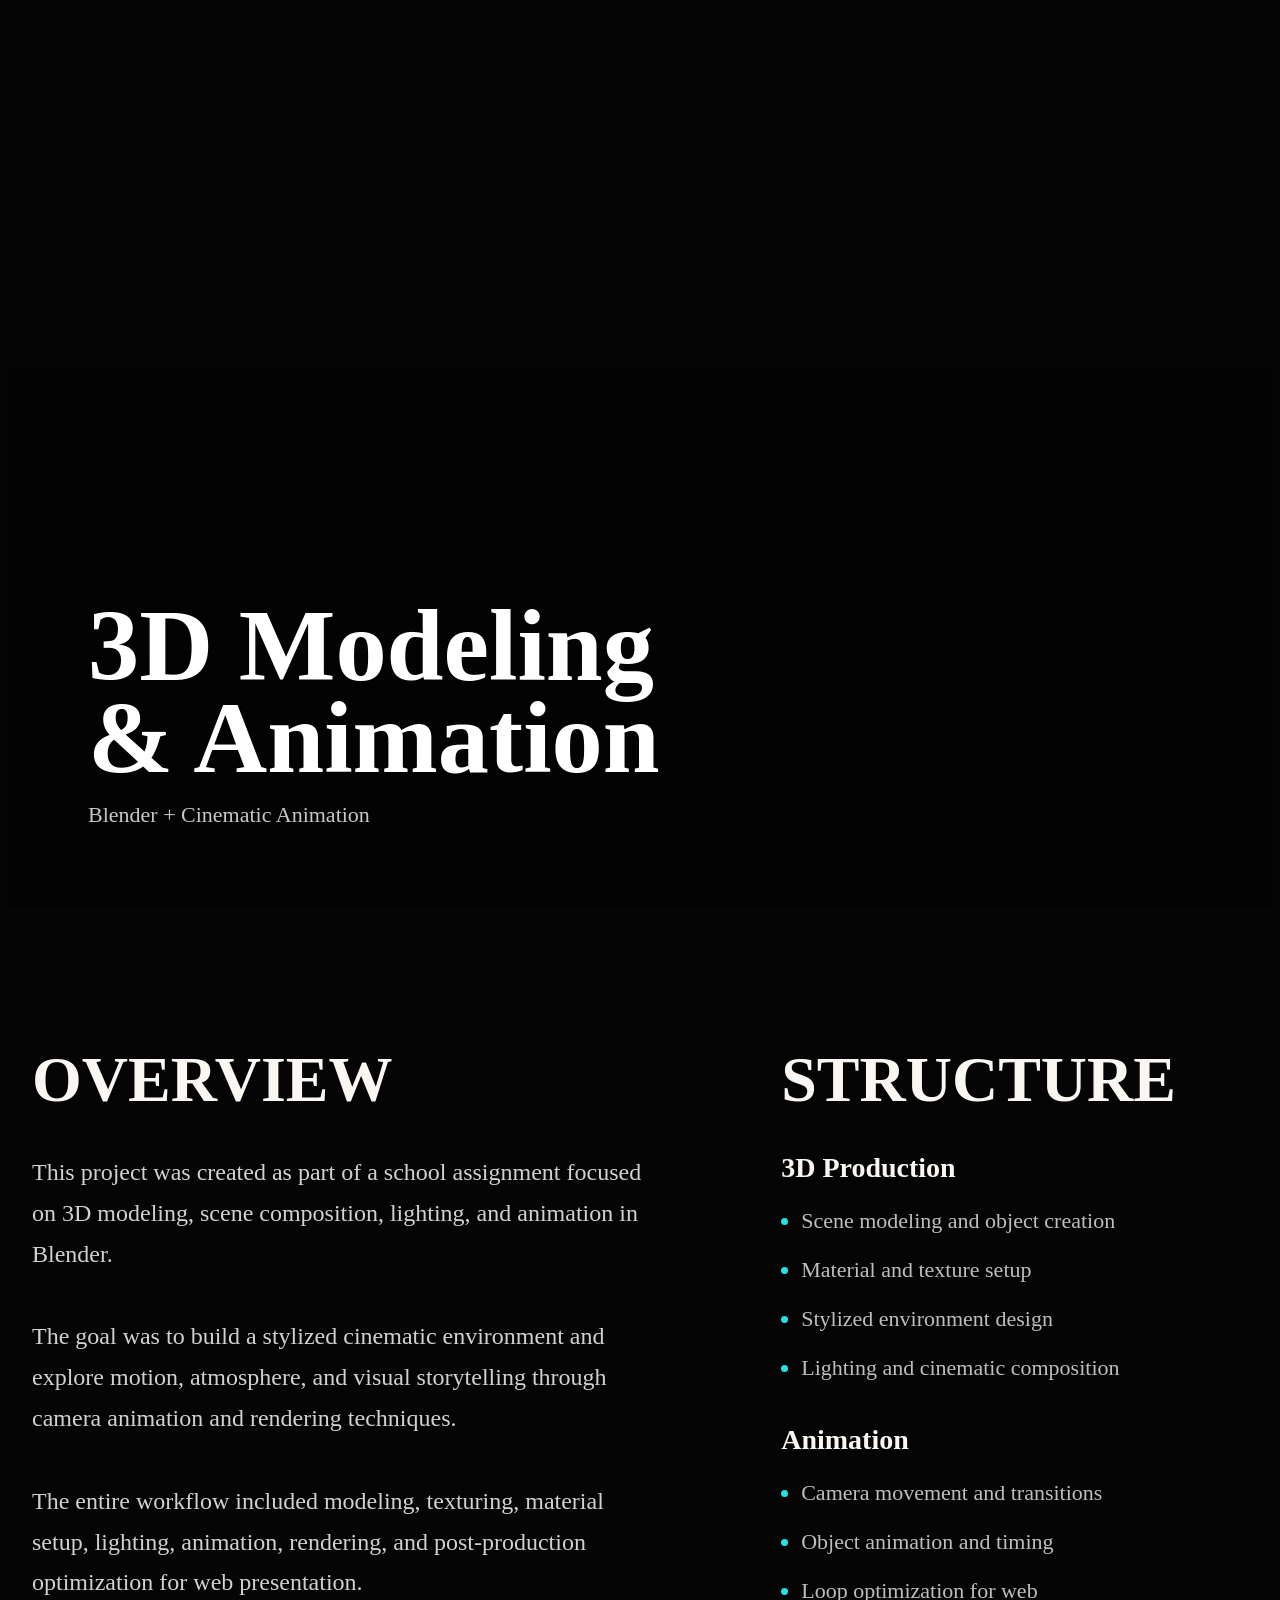
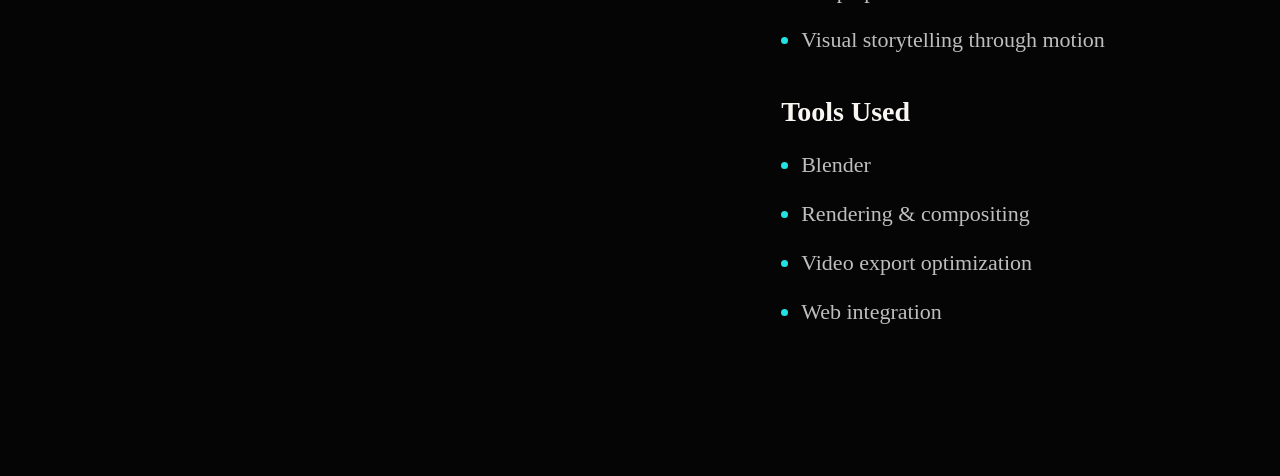
==== projects/3d-project.html @ 3f329d08 "Video+3D" ====
<!DOCTYPE html>
<html lang="en">
<head>
  <meta charset="UTF-8" />
  <meta name="viewport" content="width=device-width, initial-scale=1.0" />

  <title>3D Project — Medvedkov</title>

  <link rel="stylesheet" href="../style.css" />

  <style>

    /* =========================
       PAGE
    ========================= */

    .project-page {
      background: #050505;
      color: #FAF7F2;
      overflow-x: hidden;
    }

    .project-container {
      width: min(1400px, 100%);
      margin: 0 auto;
      padding: 0 24px;
    }

    /* =========================
       HERO VIDEO
    ========================= */

    .project-hero {
      position: relative;
      min-height: 100vh;

      display: flex;
      align-items: center;
      justify-content: center;

      overflow: hidden;
    }

    .project-hero__video {
      width: 100%;
      height: 100vh;

      object-fit: cover;

      display: block;
    }

    .project-hero__overlay {
      position: absolute;
      inset: 0;

      background:
        linear-gradient(
          to bottom,
          rgba(0,0,0,0.2),
          rgba(0,0,0,0.45)
        );
    }

    .project-hero__content {
      position: absolute;
      z-index: 2;

      bottom: 80px;
      left: 80px;
    }

    .project-hero__title {
      margin: 0 0 18px 0;

      font-family: var(--font-display);
      font-size: clamp(64px, 8vw, 140px);
      line-height: 0.9;
      font-weight: 600;

      color: white;
    }

    .project-hero__tag {
      font-size: 22px;
      color: rgba(255,255,255,0.78);
    }

    /* =========================
       CONTENT
    ========================= */

    .project-content {
      padding: 140px 0;
    }

    .project-grid {
      display: grid;
      grid-template-columns: 1.1fr 0.9fr;
      gap: 120px;
    }

    .project-heading {
      margin: 0 0 40px 0;

      font-family: var(--font-display);
      font-size: clamp(42px, 5vw, 74px);
      line-height: 1;
      font-weight: 600;

      text-transform: uppercase;
    }

    .project-text {
      font-size: 24px;
      line-height: 1.7;

      color: rgba(255,255,255,0.82);
    }

    .project-text p {
      margin: 0 0 42px 0;
    }

    /* =========================
       STRUCTURE
    ========================= */

    .project-structure {
      display: flex;
      flex-direction: column;
      gap: 40px;
    }

    .project-block h3 {
      margin: 0 0 20px 0;

      font-size: 28px;
      font-weight: 600;
    }

    .project-block ul {
      margin: 0;
      padding-left: 20px;

      display: flex;
      flex-direction: column;
      gap: 16px;
    }

    .project-block li {
      font-size: 22px;
      line-height: 1.5;

      color: rgba(255,255,255,0.74);
    }

    .project-block li::marker {
      color: #24E1E4;
    }

    /* =========================
       RESPONSIVE
    ========================= */

    @media (max-width: 1100px) {

      .project-grid {
        grid-template-columns: 1fr;
        gap: 80px;
      }

    }

    @media (max-width: 768px) {

      .project-hero__content {
        left: 24px;
        bottom: 40px;
      }

      .project-content {
        padding: 90px 0;
      }

      .project-text {
        font-size: 18px;
      }

      .project-block li {
        font-size: 18px;
      }

    }

  </style>
</head>

<body class="project-page">

  <!-- HERO -->
  <section class="project-hero">

    <video
      class="project-hero__video"
      autoplay
      muted
      loop
      playsinline
    >
      <source src="../video/3d-animation.webm" type="video/webm" />
      <source src="../video/3d-animation.mp4" type="video/mp4" />
    </video>

    <div class="project-hero__overlay"></div>

    <div class="project-hero__content">
      <h1 class="project-hero__title">
        3D Modeling<br />
        & Animation
      </h1>

      <div class="project-hero__tag">
        Blender + Cinematic Animation
      </div>
    </div>

  </section>

  <!-- CONTENT -->
  <section class="project-content">

    <div class="project-container">

      <div class="project-grid">

        <!-- LEFT -->
        <div>

          <h2 class="project-heading">
            Overview
          </h2>

          <div class="project-text">

            <p>
              This project was created as part of a school assignment focused on
              3D modeling, scene composition, lighting, and animation in Blender.
            </p>

            <p>
              The goal was to build a stylized cinematic environment and explore
              motion, atmosphere, and visual storytelling through camera animation
              and rendering techniques.
            </p>

            <p>
              The entire workflow included modeling, texturing, material setup,
              lighting, animation, rendering, and post-production optimization
              for web presentation.
            </p>

          </div>

        </div>

        <!-- RIGHT -->
        <div>

          <h2 class="project-heading">
            Structure
          </h2>

          <div class="project-structure">

            <div class="project-block">

              <h3>3D Production</h3>

              <ul>
                <li>Scene modeling and object creation</li>
                <li>Material and texture setup</li>
                <li>Stylized environment design</li>
                <li>Lighting and cinematic composition</li>
              </ul>

            </div>

            <div class="project-block">

              <h3>Animation</h3>

              <ul>
                <li>Camera movement and transitions</li>
                <li>Object animation and timing</li>
                <li>Loop optimization for web</li>
                <li>Visual storytelling through motion</li>
              </ul>

            </div>

            <div class="project-block">

              <h3>Tools Used</h3>

              <ul>
                <li>Blender</li>
                <li>Rendering & compositing</li>
                <li>Video export optimization</li>
                <li>Web integration</li>
              </ul>

            </div>

          </div>

        </div>

      </div>

    </div>

  </section>

</body>
</html>
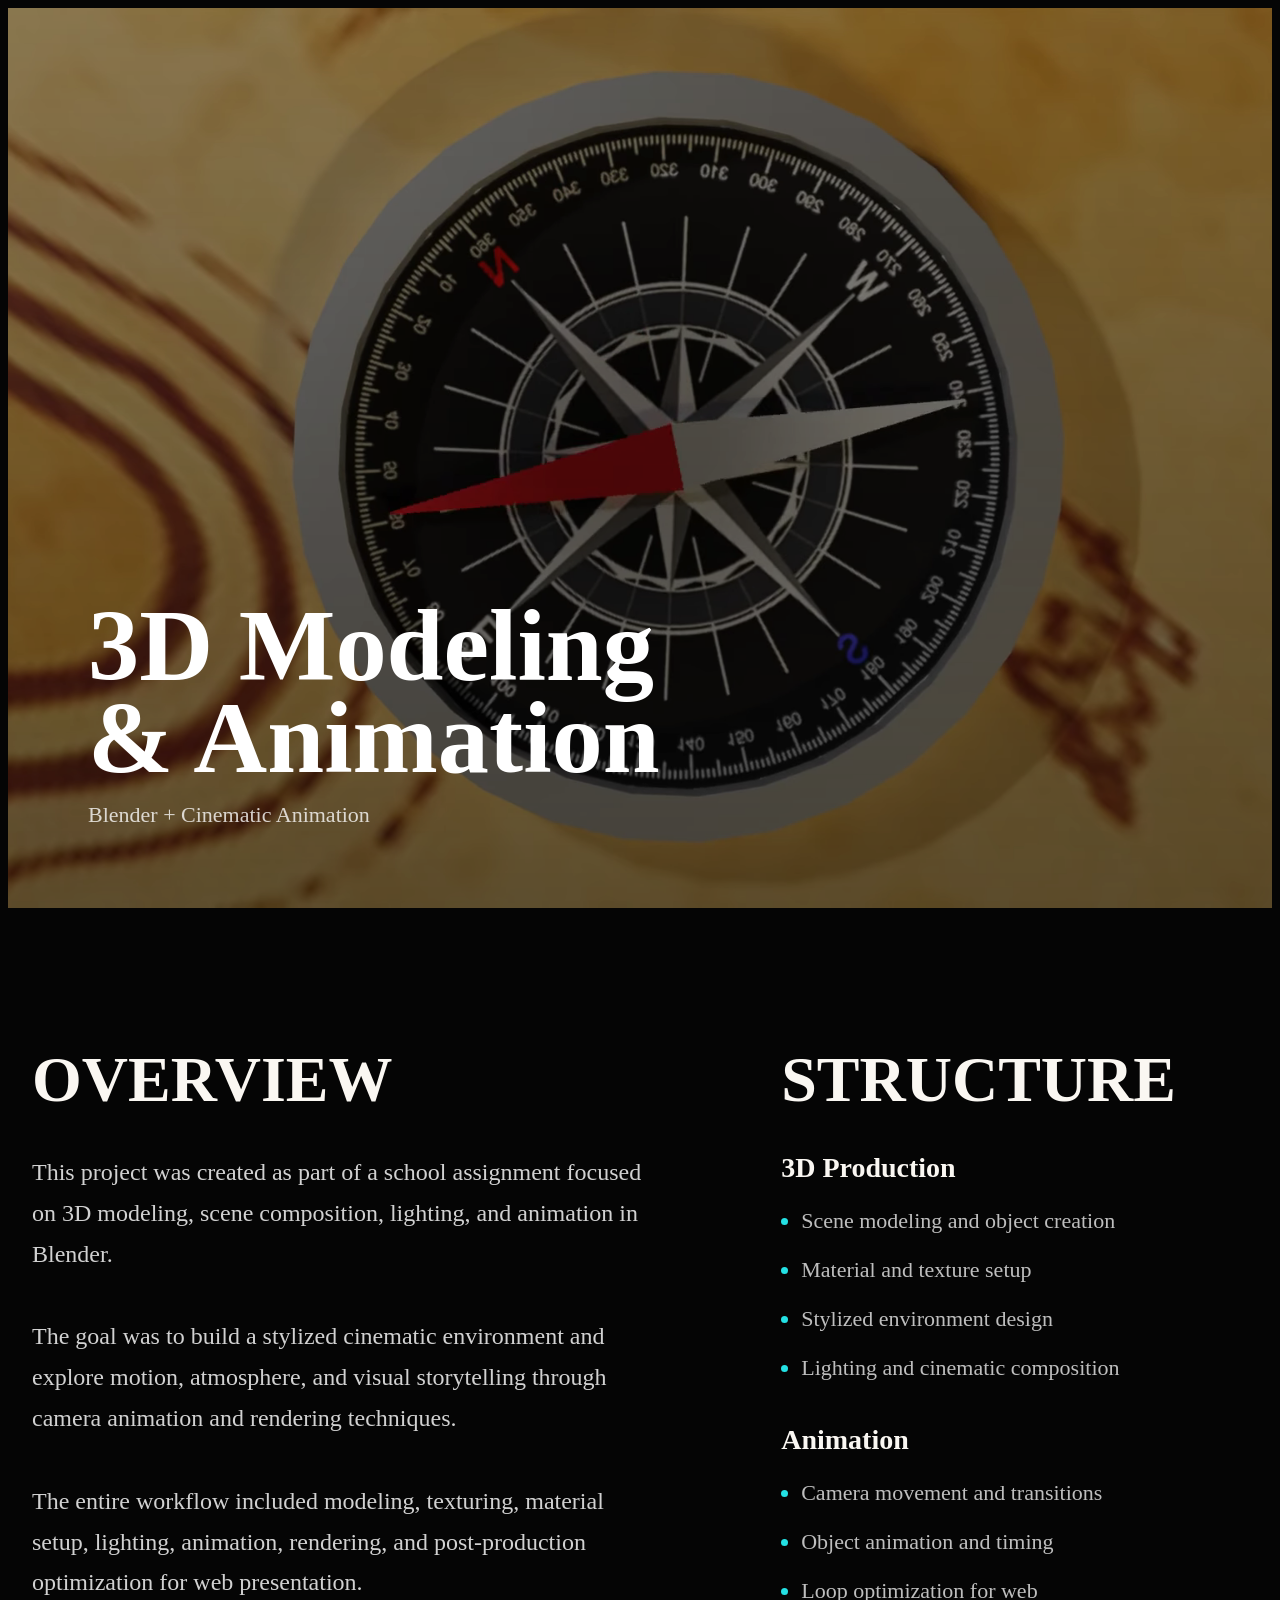
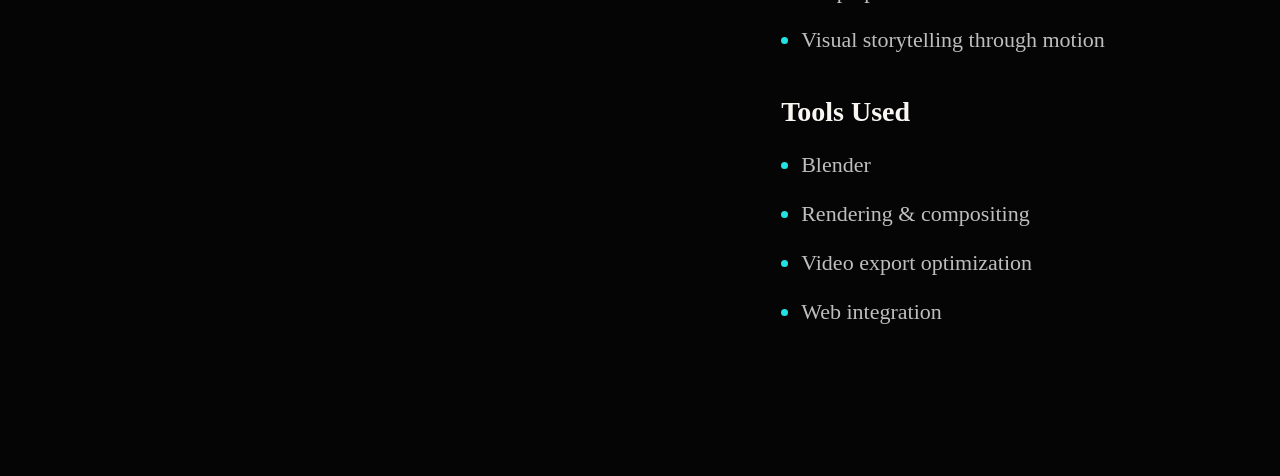
==== commit 24df1463: "projects" ====
--- a/projects/3d-project.html
+++ b/projects/3d-project.html
@@ -208,8 +208,8 @@
       loop
       playsinline
     >
-      <source src="../video/3d-animation.webm" type="video/webm" />
-      <source src="../video/3d-animation.mp4" type="video/mp4" />
+      <source src="../videos/3d-animation.webm" type="video/webm" />
+      <source src="../videos/3d-animation.mp4" type="video/mp4" />
     </video>
 
     <div class="project-hero__overlay"></div>
